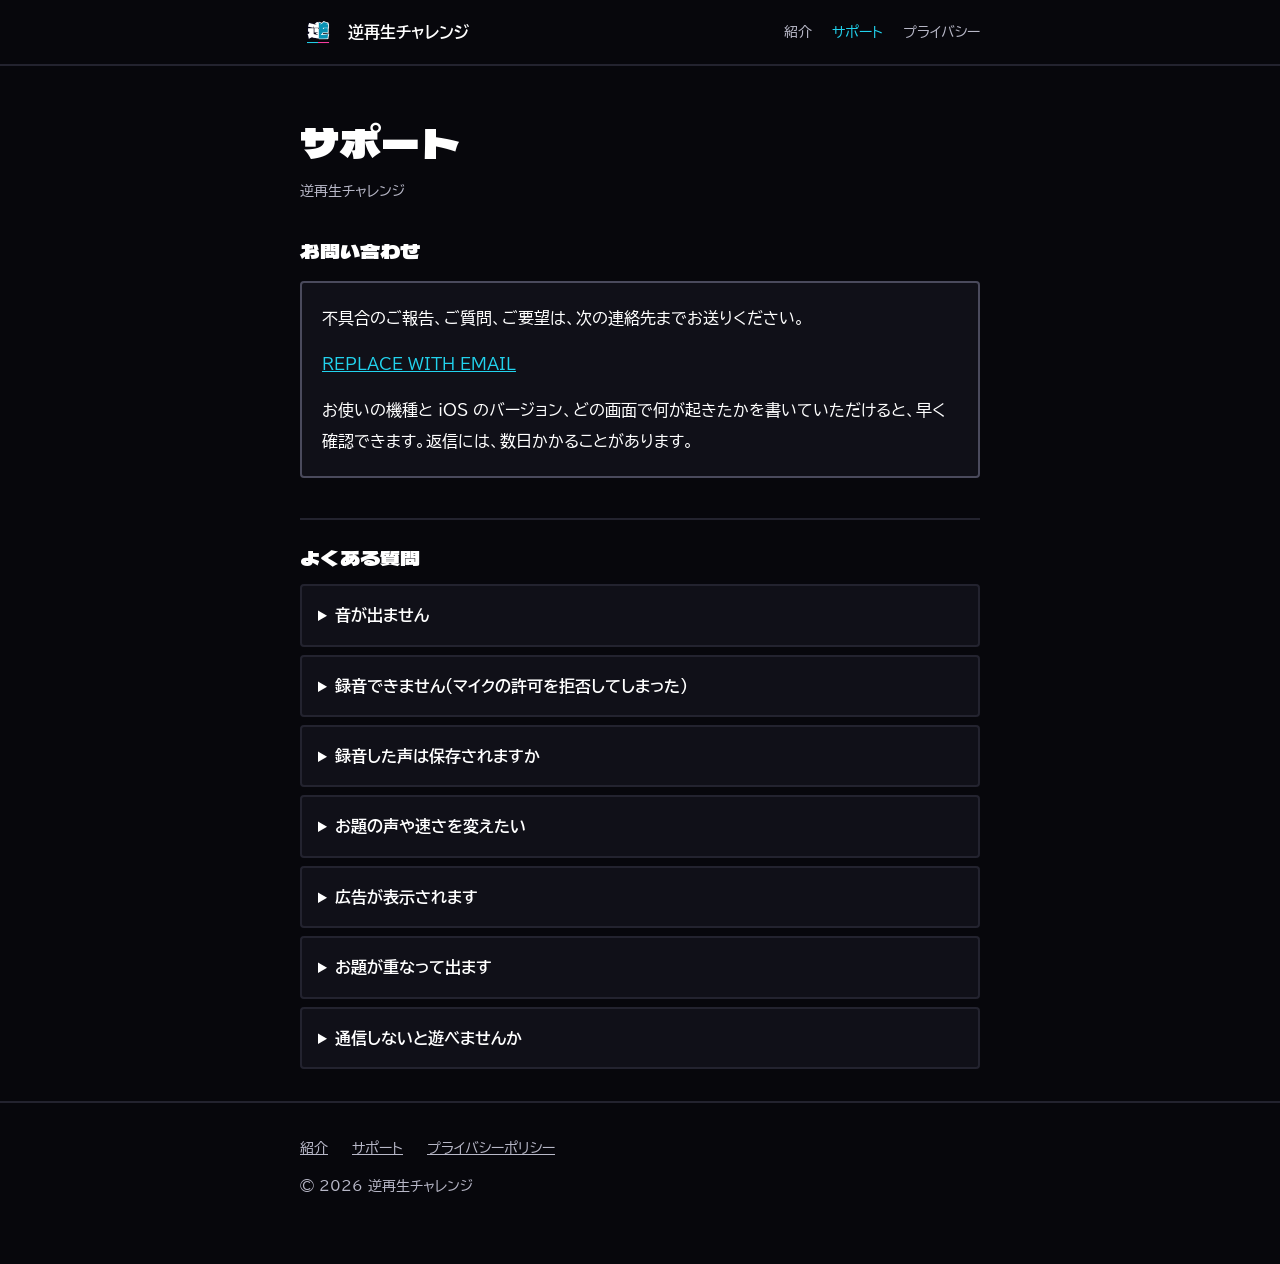
==== support.html @ 91100e5a "feat: 紹介・サポート・プライバシーポリシーのページを追加 Co-Authored-By: Claude Sonnet 5.5 <noreply@anthropic.com>" ====
<!doctype html>
<html lang="ja">
<head>
<meta charset="utf-8">
<meta name="viewport" content="width=device-width, initial-scale=1">
<meta name="color-scheme" content="dark">
<meta name="theme-color" content="#07070c">
<link rel="icon" href="assets/icon.png">
<link rel="apple-touch-icon" href="assets/icon.png">
<link rel="preconnect" href="https://fonts.googleapis.com">
<link rel="preconnect" href="https://fonts.gstatic.com" crossorigin>
<link href="https://fonts.googleapis.com/css2?family=BIZ+UDPGothic:wght@400;700&family=Dela+Gothic+One&display=swap" rel="stylesheet">
<link rel="stylesheet" href="style.css">
<title>サポート｜逆再生チャレンジ</title>
<meta name="description" content="逆再生チャレンジのサポートページ。よくある質問と、お問い合わせ先。">
</head>
<body>
<header class="site-header">
  <div class="wrap">
    <a class="brand" href="./"><img src="assets/icon.png" alt="" width="36" height="36"><span>逆再生チャレンジ</span></a>
    <nav class="site-nav" aria-label="メニュー">
      <a href="./" >紹介</a>
      <a href="support.html" aria-current="page">サポート</a>
      <a href="privacy.html" >プライバシー</a>
    </nav>
  </div>
</header>
<main>
  <div class="wrap page">
    <h1>サポート</h1>
    <p class="meta">逆再生チャレンジ</p>

    <h2 style="border-top:0;padding-top:0;margin-top:0">お問い合わせ</h2>
    <div class="contact">
      <p>不具合のご報告、ご質問、ご要望は、次の連絡先までお送りください。</p>
      <p><a href="mailto:REPLACE_WITH_EMAIL">REPLACE_WITH_EMAIL</a></p>
      <p>お使いの機種と iOS のバージョン、どの画面で何が起きたかを書いていただけると、早く確認できます。返信には、数日かかることがあります。</p>
    </div>

    <h2>よくある質問</h2>

    <details>
      <summary>音が出ません</summary>
      <p>iPhone の音量と、消音（サイレント）スイッチを確認してください。イヤホンや Bluetooth の機器をつないでいる場合は、つなぎ直すか、外して試してください。アプリを一度終了して、開き直すと直ることもあります。</p>
    </details>
    <details>
      <summary>録音できません（マイクの許可を拒否してしまった）</summary>
      <p>iPhone の「設定」アプリを開き、「逆再生チャレンジ」→「マイク」をオンにしてください。アプリの設定画面からも、マイクの許可の状態を確認できます。</p>
    </details>
    <details>
      <summary>録音した声は保存されますか</summary>
      <p>いいえ。録音した声は、ラウンドが終わると破棄します。端末の外には送りません。詳しくは<a href="privacy.html">プライバシーポリシー</a>をご覧ください。</p>
    </details>
    <details>
      <summary>お題の声や速さを変えたい</summary>
      <p>ホーム画面の右上の設定ボタンから、お題の読み上げの速さ（×0.5〜×1.5）と声を選べます。</p>
    </details>
    <details>
      <summary>広告が表示されます</summary>
      <p>画面の上のバナー広告と、数問ごとの全画面の広告を表示します。広告は、あなたの興味に合わせない（パーソナライズしない）設定で配信しています。</p>
    </details>
    <details>
      <summary>お題が重なって出ます</summary>
      <p>同じ難易度では、直近10問と重ならないように出題しています。お題は難易度ごとに50問なので、遊び続けると、同じお題がまた出ることがあります。</p>
    </details>
    <details>
      <summary>通信しないと遊べませんか</summary>
      <p>通信しなくても遊べます。広告の表示にだけ通信を使います。</p>
    </details>
  </div>
</main>
<footer>
  <div class="wrap">
    <div class="links"><a href="./">紹介</a><a href="support.html">サポート</a><a href="privacy.html">プライバシーポリシー</a></div>
    <p>© 2026 逆再生チャレンジ</p>
  </div>
</footer>
</body>
</html>
---- style.css ----
:root {
  --stage000: #07070c;
  --stage100: #101018;
  --line100: #23232f;
  --line200: #4a4a5c;
  --ink: #ffffff;
  --ink-soft: #e4e4ee;
  --ink-muted: #b8b8c8;
  --cue: #22d3ee;
  --cue-deep: #0891b2;
  --you: #ff3ea5;
  --on-cue: #07070c;
  --display: "Dela Gothic One", "Hiragino Sans", sans-serif;
  --text: "BIZ UDPGothic", "Hiragino Sans", "Yu Gothic", sans-serif;
}

* { box-sizing: border-box; }

html { color-scheme: dark; }

body {
  margin: 0;
  background: var(--stage000);
  color: var(--ink);
  font-family: var(--text);
  font-size: 16px;
  line-height: 1.9;
  -webkit-text-size-adjust: 100%;
}

a { color: var(--cue); }
a:hover { color: var(--ink); }
a:focus-visible, button:focus-visible { outline: 3px solid var(--cue); outline-offset: 3px; }

.wrap { max-width: 720px; margin: 0 auto; padding: 0 20px; }

/* ヘッダー */
.site-header { border-bottom: 2px solid var(--line100); }
.site-header .wrap { display: flex; align-items: center; justify-content: space-between; min-height: 64px; gap: 16px; }
.brand { display: flex; align-items: center; gap: 12px; color: var(--ink); text-decoration: none; font-weight: 700; }
.brand img { width: 36px; height: 36px; border-radius: 8px; display: block; }
.site-nav { display: flex; gap: 20px; font-size: 14px; }
.site-nav a { color: var(--ink-muted); text-decoration: none; min-height: 44px; display: inline-flex; align-items: center; }
.site-nav a:hover, .site-nav a[aria-current="page"] { color: var(--cue); }

/* ヒーロー */
.hero { padding: 56px 0 40px; }
.micro { font-size: 12px; font-weight: 700; letter-spacing: 0.16em; color: var(--cue); margin: 0 0 16px; }
.telop {
  font-family: var(--display);
  font-weight: 400;
  line-height: 1.25;
  margin: 0;
  color: var(--ink);
  -webkit-text-stroke: 3px #05051a;
  paint-order: stroke fill;
}
.hero .telop { font-size: clamp(40px, 12vw, 72px); }
.hero .telop .cue { color: var(--cue-deep); -webkit-text-stroke-color: var(--ink); }
.lead { color: var(--ink-muted); margin: 24px 0 32px; max-width: 32em; }

.badges { display: flex; flex-wrap: wrap; gap: 12px; align-items: center; }
.btn {
  display: inline-flex; align-items: center; justify-content: center;
  min-height: 56px; padding: 0 28px; border-radius: 4px;
  background: var(--cue); color: var(--on-cue);
  font-weight: 700; text-decoration: none; border: 2px solid var(--cue);
}
.btn[aria-disabled="true"] { background: var(--stage000); color: var(--ink-muted); border-color: var(--line200); cursor: default; }
.btn.ghost { background: transparent; color: var(--ink); border-color: var(--line200); }
.btn.ghost:hover { border-color: var(--cue); color: var(--cue); }

/* セクション */
section { padding: 40px 0; border-top: 2px solid var(--line100); }
h2 { font-family: var(--display); font-weight: 400; font-size: 26px; line-height: 1.4; margin: 0 0 20px; }
h3 { font-size: 18px; margin: 32px 0 8px; }
p { margin: 0 0 16px; }

.steps { list-style: none; padding: 0; margin: 0; display: grid; gap: 12px; counter-reset: step; }
.steps li {
  counter-increment: step; display: grid; grid-template-columns: 56px 1fr; align-items: start; gap: 12px;
  background: var(--stage100); border: 2px solid var(--line100); border-radius: 4px; padding: 16px;
}
.steps li::before { content: "0" counter(step); font-family: var(--display); font-size: 20px; color: var(--cue); line-height: 1.6; }
.steps strong { display: block; font-size: 17px; }
.steps span { color: var(--ink-muted); font-size: 15px; }

.shots { display: grid; grid-template-columns: repeat(3, 1fr); gap: 12px; margin: 0; padding: 0; list-style: none; }
.shots img { width: 100%; height: auto; display: block; border-radius: 4px; border: 2px solid var(--line100); }
@media (max-width: 560px) {
  .shots { grid-template-columns: none; grid-auto-flow: column; grid-auto-columns: 72%; overflow-x: auto; scroll-snap-type: x mandatory; padding-bottom: 8px; }
  .shots li { scroll-snap-align: start; }
}

.points { display: grid; gap: 12px; padding: 0; margin: 0; list-style: none; }
.points li { border-left: 4px solid var(--cue); padding: 4px 0 4px 16px; }
.points li.you { border-left-color: var(--you); }
.points b { display: block; }
.points span { color: var(--ink-muted); font-size: 15px; }

/* サポート・プライバシー */
.page { padding-top: 48px; padding-bottom: 24px; }
.page h1 { font-family: var(--display); font-weight: 400; font-size: clamp(28px, 7vw, 40px); line-height: 1.4; margin: 0 0 8px; }
.meta { color: var(--ink-muted); font-size: 14px; margin-bottom: 32px; }
.page h2 { font-size: 20px; margin: 40px 0 12px; padding-top: 24px; border-top: 2px solid var(--line100); }
.page ul { padding-left: 1.4em; margin: 0 0 16px; }
.page li { margin-bottom: 6px; }
details { background: var(--stage100); border: 2px solid var(--line100); border-radius: 4px; padding: 0 16px; margin-bottom: 8px; }
summary { cursor: pointer; font-weight: 700; padding: 14px 0; min-height: 44px; }
details p { color: var(--ink-soft); }
.contact { background: var(--stage100); border: 2px solid var(--line200); border-radius: 4px; padding: 20px; margin: 16px 0; }
.contact p:last-child { margin-bottom: 0; }

footer { border-top: 2px solid var(--line100); padding: 32px 0 48px; color: var(--ink-muted); font-size: 14px; }
footer .links { display: flex; flex-wrap: wrap; gap: 8px 24px; margin-bottom: 12px; }
footer a { color: var(--ink-muted); }
footer a:hover { color: var(--cue); }

@media (prefers-reduced-motion: no-preference) { html { scroll-behavior: smooth; } }
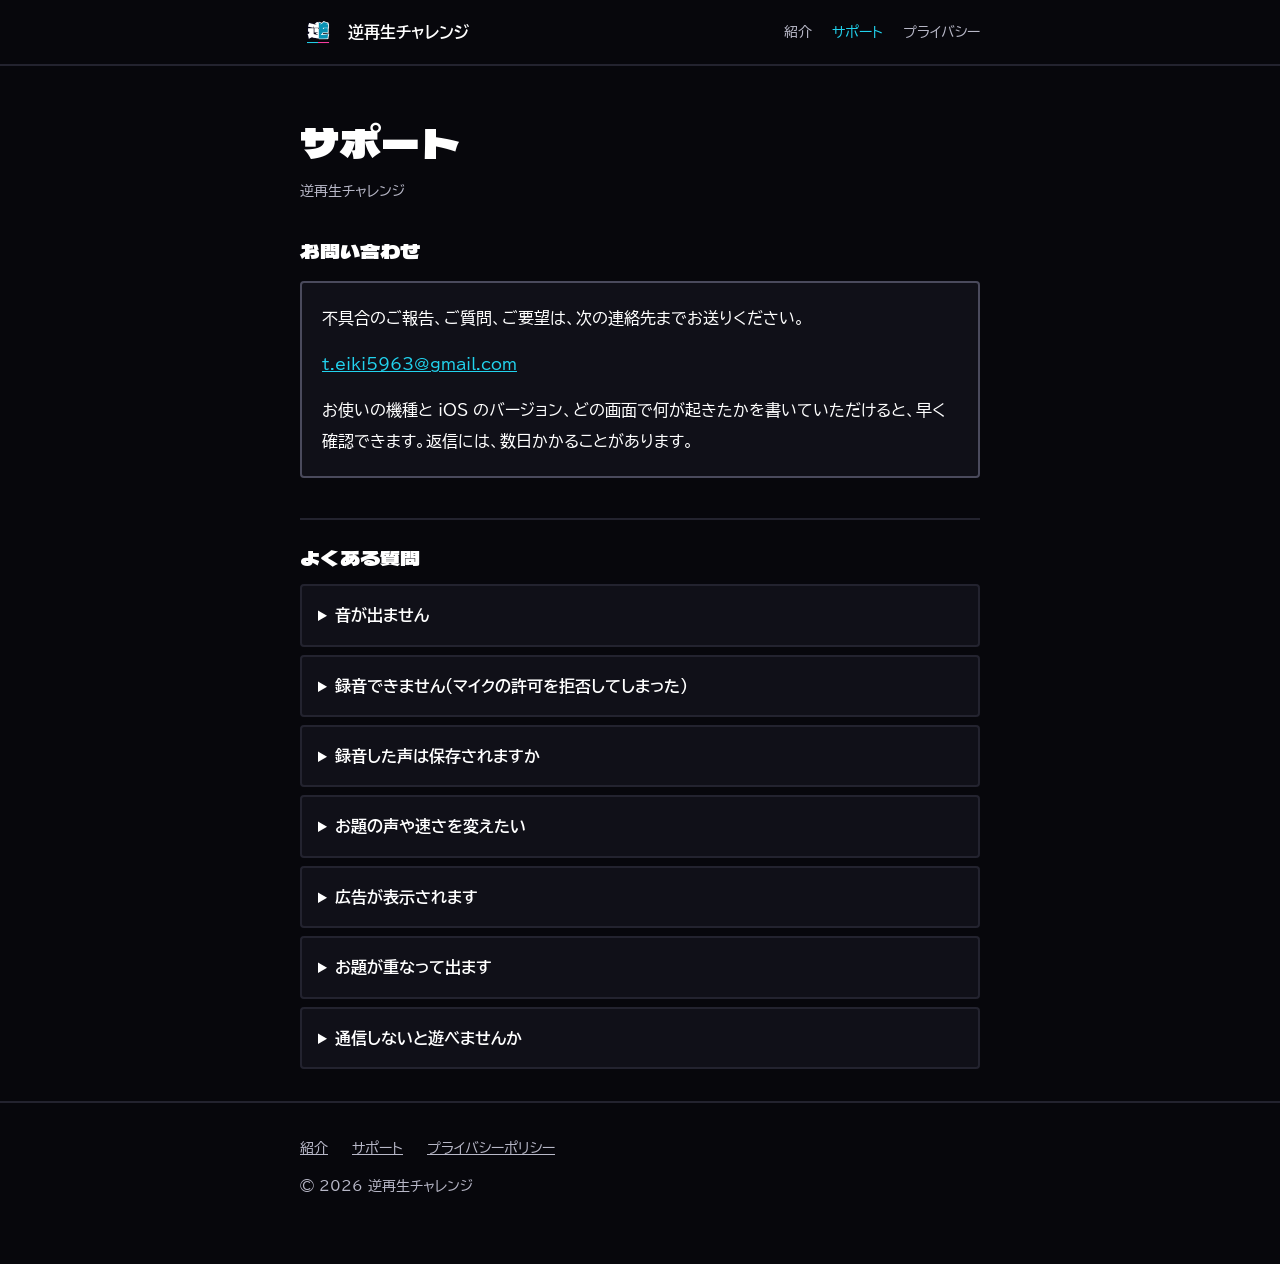
==== commit 1c1cf169: "fix: サポートページの連絡先を設定 Co-Authored-By: Claude Sonnet 5.5 <noreply@anthropic.com>" ====
--- a/support.html
+++ b/support.html
@@ -33,7 +33,7 @@
     <h2 style="border-top:0;padding-top:0;margin-top:0">お問い合わせ</h2>
     <div class="contact">
       <p>不具合のご報告、ご質問、ご要望は、次の連絡先までお送りください。</p>
-      <p><a href="mailto:REPLACE_WITH_EMAIL">REPLACE_WITH_EMAIL</a></p>
+      <p><a href="mailto:t.eiki5963@gmail.com">t.eiki5963@gmail.com</a></p>
       <p>お使いの機種と iOS のバージョン、どの画面で何が起きたかを書いていただけると、早く確認できます。返信には、数日かかることがあります。</p>
     </div>
 
